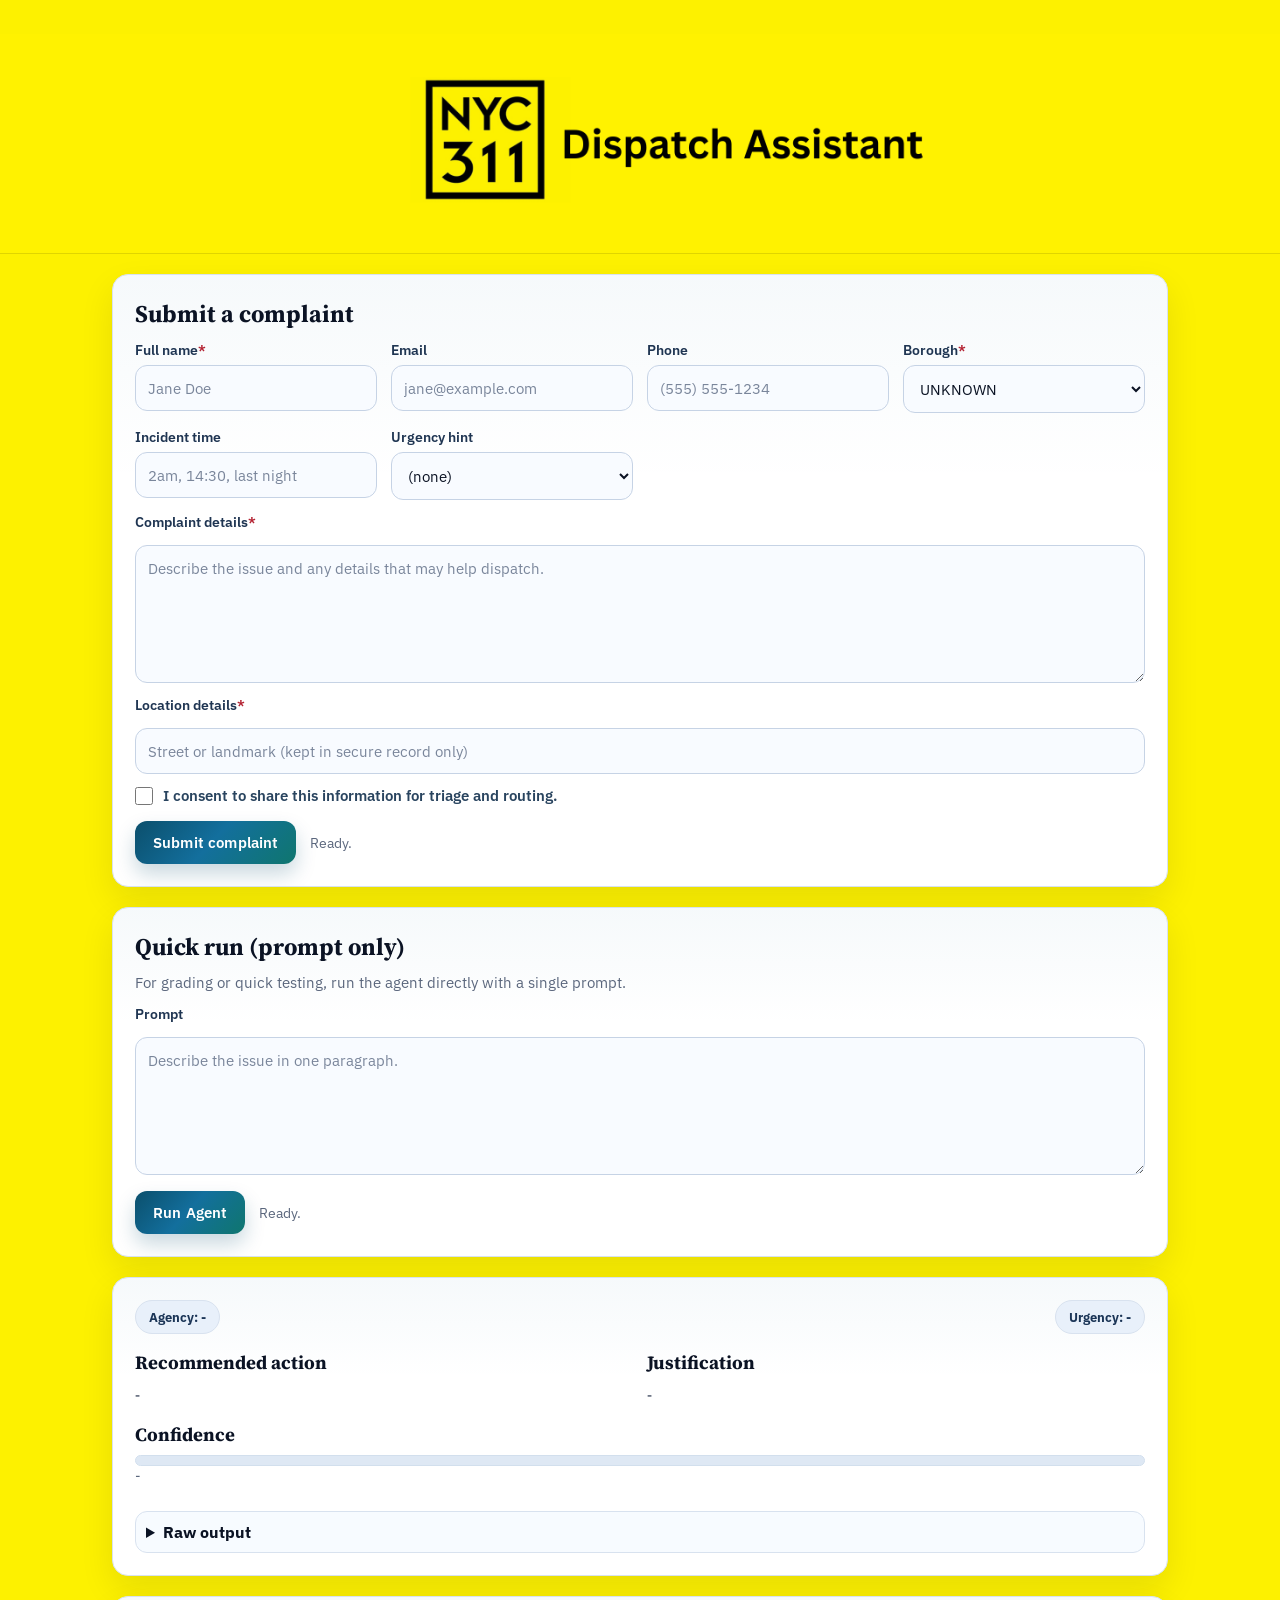
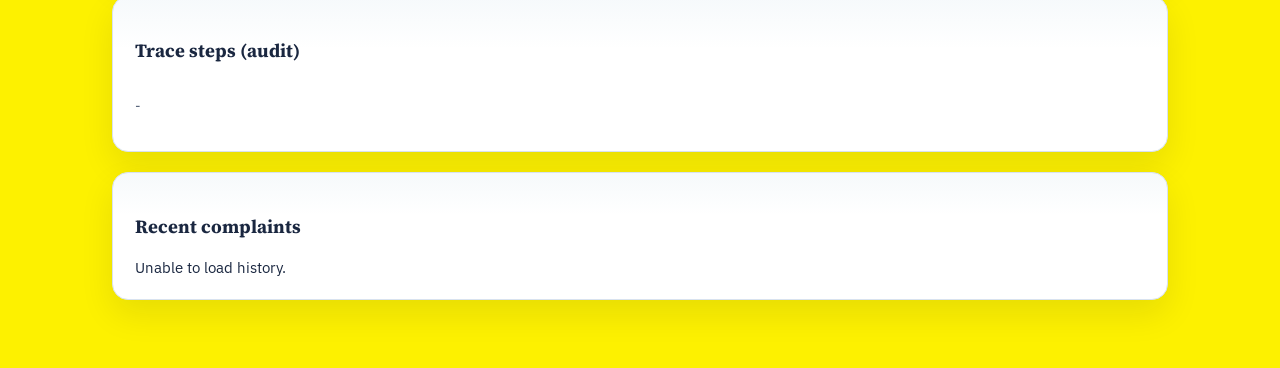
==== index.html @ 2e190515 "prepare for vercel" ====
<!doctype html>
<html lang="en">
<head>
  <meta charset="utf-8" />
  <meta name="viewport" content="width=device-width,initial-scale=1" />
  <title>NYC Complaint Dispatch Assistant</title>
  <link rel="stylesheet" href="/style.css" />
</head>
<body>
  <main class="shell">
    <div class="brand-top">
      <div class="brand-lockup">
        <img src="/logo.png" alt="NYC 311 logo" class="brand-logo" />
      </div>
    </div>

    <section class="panel form-panel">
      <h2>Submit a complaint</h2>
      <form id="complaintForm">
        <div class="grid">
          <div>
            <label for="full_name">Full name<span class="required">*</span></label>
            <input id="full_name" name="full_name" type="text" required placeholder="Jane Doe" />
          </div>
          <div>
            <label for="email">Email</label>
            <input id="email" name="email" type="email" placeholder="jane@example.com" />
          </div>
          <div>
            <label for="phone">Phone</label>
            <input id="phone" name="phone" type="tel" placeholder="(555) 555-1234" />
          </div>
          <div>
            <label for="borough">Borough<span class="required">*</span></label>
            <select id="borough" name="borough">
              <option value="">UNKNOWN</option>
              <option value="BROOKLYN">BROOKLYN</option>
              <option value="MANHATTAN">MANHATTAN</option>
              <option value="QUEENS">QUEENS</option>
              <option value="BRONX">BRONX</option>
              <option value="STATEN ISLAND">STATEN ISLAND</option>
            </select>
          </div>
          <div>
            <label for="incident_time">Incident time</label>
            <input id="incident_time" name="incident_time" type="text" placeholder="2am, 14:30, last night" />
          </div>
          <div>
            <label for="urgency_hint">Urgency hint</label>
            <select id="urgency_hint" name="urgency_hint">
              <option value="">(none)</option>
              <option value="low">low</option>
              <option value="medium">medium</option>
              <option value="high">high</option>
            </select>
          </div>
        </div>
        <div class="stack">
          <label for="complaint_text">Complaint details<span class="required">*</span></label>
          <textarea id="complaint_text" name="complaint_text" required placeholder="Describe the issue and any details that may help dispatch."></textarea>
        </div>
        <div class="stack">
          <label for="location_details">Location details<span class="required">*</span></label>
          <input id="location_details" name="location_details" type="text"
          placeholder="Street or landmark (kept in secure record only)" />
        </div>
        <label class="consent">
          <input id="consent" name="consent" type="checkbox" />
          I consent to share this information for triage and routing.
        </label>
        <div class="actions">
          <button id="submitBtn" type="submit">Submit complaint</button>
          <span id="status" class="status">Ready.</span>
        </div>
        <div id="errorBox" class="error-box" role="alert"></div>
      </form>
    </section>

    <section class="panel quick-panel">
      <h2>Quick run (prompt only)</h2>
      <p class="muted">For grading or quick testing, run the agent directly with a single prompt.</p>
      <div class="stack">
        <label for="quick_prompt">Prompt</label>
        <textarea id="quick_prompt" placeholder="Describe the issue in one paragraph."></textarea>
      </div>
      <div class="actions">
        <button id="quickRunBtn" type="button">Run Agent</button>
        <span id="quickStatus" class="status">Ready.</span>
      </div>
    </section>

    <section class="panel decision-panel">
      <div id="reviewBanner" class="review-banner">Human review recommended: low confidence or missing info.</div>
      <div class="decision-header">
        <div class="chip" id="agencyChip">Agency: -</div>
        <div class="chip" id="urgencyChip">Urgency: -</div>
      </div>
      <div class="decision-grid">
        <div>
          <h3>Recommended action</h3>
          <p id="actionText">-</p>
        </div>
        <div>
          <h3>Justification</h3>
          <p id="justificationText">-</p>
        </div>
      </div>
      <div>
        <h3>Confidence</h3>
        <div class="confidence-bar"><div id="confidenceFill" class="confidence-fill"></div></div>
        <div id="confidenceLabel" class="status">-</div>
      </div>
      <details class="raw-toggle">
        <summary>Raw output</summary>
        <pre id="rawOutput" class="json">-</pre>
        <div class="btn-row">
          <button id="copyFinalBtn" class="btn-secondary" type="button">Copy JSON</button>
          <span id="copyStatus" class="status"></span>
        </div>
      </details>
    </section>

    <section class="panel">
      <h3>Trace steps (audit)</h3>
      <div id="traceWrap" class="trace-wrap">
        <p class="status">-</p>
      </div>
    </section>

    <section class="panel">
      <h3>Recent complaints</h3>
      <div id="historyList" class="history-list">No records yet.</div>
    </section>
  </main>

  <script src="/app.js"></script>
</body>
</html>
---- style.css ----
@import url('https://fonts.googleapis.com/css2?family=Source+Serif+4:wght@500;700&family=IBM+Plex+Sans:wght@400;500;600;700&family=IBM+Plex+Mono:wght@400;500&display=swap');

:root {
  --ink-strong: #0b1324;
  --ink: #1a2740;
  --muted: #5b677d;
  --bg: #eef4fb;
  --bg-soft: #f8fbff;
  --card: #ffffff;
  --line: #d8e2ef;
  --line-strong: #c6d3e5;
  --accent: #0b4f6c;
  --accent-2: #0f766e;
  --accent-3: #136f9d;
  --accent-soft: #d5ecf7;
  --success: #1c8f5a;
  --warning: #b36d16;
  --danger: #b42333;
  --danger-soft: #fff1f3;
  --radius: 16px;
  --radius-sm: 12px;
  --shadow-soft: 0 8px 24px rgba(9, 22, 47, 0.08);
  --shadow-card: 0 14px 34px rgba(9, 22, 47, 0.09);
  --ring: 0 0 0 4px rgba(19, 111, 157, 0.2);
}

* {
  box-sizing: border-box;
}

html {
  scroll-behavior: smooth;
}

body {
  margin: 0;
  font-family: "Source Serif 4", Georgia, serif;
  color: var(--ink);
  background: #fdf100;
}

.shell {
  max-width: 1100px;
  margin: 0 auto;
  padding: 34px 22px 68px;
  display: grid;
  gap: 20px;
}

.brand-top {
  display: flex;
  justify-content: center;
  align-items: center;
  width: 100vw;
  margin-left: calc(50% - 50vw);
  margin-right: calc(50% - 50vw);
  min-height: clamp(130px, 20vw, 220px);
  padding: 12px 12px;
  background: #fff200;
  border-bottom: 1px solid rgba(0, 0, 0, 0.12);
}

.brand-lockup {
  display: inline-flex;
  align-items: center;
  gap: clamp(14px, 2vw, 24px);
}

.brand-logo {
  width: min(700px, 72vw);
  height: auto;
  display: block;
}


.hero {
  display: grid;
  gap: 20px;
  grid-template-columns: 1.35fr 1fr;
  align-items: start;
}

.hero h1 {
  margin: 0 0 10px;
  font-size: clamp(1.95rem, 4.2vw, 2.7rem);
  letter-spacing: -0.03em;
  line-height: 1.08;
  color: var(--ink-strong);
}

.hero p {
  margin: 0;
  max-width: 68ch;
  color: var(--muted);
  font-family: "IBM Plex Sans", Arial, sans-serif;
  font-size: 1rem;
  line-height: 1.5;
}

.hero-card {
  background:
    linear-gradient(145deg, rgba(255, 255, 255, 0.95), rgba(242, 251, 255, 0.95));
  border-radius: var(--radius);
  padding: 18px 18px 16px;
  border: 1px solid var(--line);
  box-shadow: var(--shadow-soft);
  font-family: "IBM Plex Sans", Arial, sans-serif;
}

.hero-card__title {
  font-weight: 700;
  color: var(--ink-strong);
  margin-bottom: 8px;
}

.hero-card ul {
  margin: 10px 0 0;
  padding-left: 20px;
  color: var(--ink);
}

.hero-card li {
  margin: 7px 0;
}

.panel {
  background: var(--card);
  border-radius: var(--radius);
  border: 1px solid var(--line);
  box-shadow: var(--shadow-card);
  padding: 22px;
  position: relative;
  overflow: clip;
}

.panel::before {
  content: "";
  position: absolute;
  inset: 0;
  pointer-events: none;
  background: linear-gradient(180deg, rgba(19, 111, 157, 0.04), transparent 34%);
}

.panel > * {
  position: relative;
  z-index: 1;
}

.form-panel h2,
.quick-panel h2 {
  margin: 0 0 10px;
  color: var(--ink-strong);
}

.decision-panel h3 {
  margin: 0 0 8px;
  color: var(--ink-strong);
}

.muted {
  margin: 0 0 12px;
  color: var(--muted);
  font-family: "IBM Plex Sans", Arial, sans-serif;
  font-size: 0.92rem;
}

.grid {
  display: grid;
  gap: 14px;
  grid-template-columns: repeat(auto-fit, minmax(220px, 1fr));
}

label {
  font-family: "IBM Plex Sans", Arial, sans-serif;
  display: block;
  margin-bottom: 6px;
  font-size: 0.9rem;
  font-weight: 600;
  color: #1f3552;
}

.required {
  color: var(--danger);
}

input,
select,
textarea {
  width: 100%;
  padding: 12px;
  border: 1px solid var(--line-strong);
  border-radius: var(--radius-sm);
  background: var(--bg-soft);
  color: var(--ink-strong);
  font-family: "IBM Plex Sans", Arial, sans-serif;
  font-size: 0.95rem;
  transition: border-color 0.2s ease, box-shadow 0.2s ease, background 0.2s ease;
}

input::placeholder,
textarea::placeholder {
  color: #7a869b;
}

input:hover,
select:hover,
textarea:hover {
  border-color: #b6c8df;
  background: #ffffff;
}

input:focus-visible,
select:focus-visible,
textarea:focus-visible,
button:focus-visible,
summary:focus-visible {
  outline: none;
  border-color: var(--accent-3);
  box-shadow: var(--ring);
}

textarea {
  min-height: 138px;
  resize: vertical;
}

.stack {
  display: grid;
  gap: 8px;
  margin-top: 12px;
}

.consent {
  margin-top: 12px;
  display: flex;
  align-items: center;
  gap: 10px;
  font-family: "IBM Plex Sans", Arial, sans-serif;
  font-size: 0.92rem;
  color: #29445f;
}

.consent input {
  width: 18px;
  height: 18px;
  margin: 0;
  accent-color: var(--accent-3);
  box-shadow: none;
}

.actions {
  display: flex;
  align-items: center;
  gap: 14px;
  margin-top: 16px;
  flex-wrap: wrap;
}

button {
  border: 0;
  border-radius: 12px;
  padding: 12px 18px;
  color: #fff;
  cursor: pointer;
  font-family: "IBM Plex Sans", Arial, sans-serif;
  font-size: 0.94rem;
  font-weight: 600;
  letter-spacing: 0.01em;
  background: linear-gradient(132deg, var(--accent), var(--accent-3) 48%, var(--accent-2));
  box-shadow: 0 10px 20px rgba(11, 79, 108, 0.22);
  transition: transform 0.18s ease, box-shadow 0.18s ease, filter 0.18s ease;
}

button:hover:not(:disabled) {
  transform: translateY(-1px);
  box-shadow: 0 14px 24px rgba(11, 79, 108, 0.26);
  filter: saturate(1.05);
}

button:active:not(:disabled) {
  transform: translateY(0);
}

button:disabled {
  opacity: 0.68;
  cursor: wait;
  transform: none;
  filter: grayscale(0.08);
}

.status {
  color: var(--muted);
  font-family: "IBM Plex Sans", Arial, sans-serif;
  font-size: 0.9rem;
}

.error-box {
  display: none;
  margin-top: 12px;
  padding: 12px 13px;
  border-radius: 12px;
  border: 1px solid #f7b7c0;
  background: var(--danger-soft);
  color: #9f1239;
  font-family: "IBM Plex Sans", Arial, sans-serif;
  font-size: 0.9rem;
  font-weight: 600;
}

.decision-panel {
  display: grid;
  gap: 16px;
}

.review-banner {
  display: none;
  align-items: center;
  gap: 10px;
  padding: 10px 12px;
  border-radius: 12px;
  border: 1px solid #fbc1c7;
  background: var(--danger-soft);
  color: #9f1239;
  font-family: "IBM Plex Sans", Arial, sans-serif;
  font-size: 0.89rem;
  font-weight: 600;
}

.decision-header {
  display: flex;
  align-items: center;
  justify-content: space-between;
  gap: 12px;
  flex-wrap: wrap;
}

.chip {
  display: inline-flex;
  align-items: center;
  gap: 8px;
  padding: 7px 13px;
  border-radius: 999px;
  border: 1px solid var(--line);
  background: #e8f0fa;
  color: #1b3557;
  font-family: "IBM Plex Sans", Arial, sans-serif;
  font-size: 0.84rem;
  font-weight: 700;
}

.urgency-low {
  background: #ddf8ea;
  border-color: #b9ebcf;
  color: #0b6841;
}

.urgency-medium {
  background: #fff3db;
  border-color: #f8d8a0;
  color: #8a5306;
}

.urgency-high {
  background: #ffe4e8;
  border-color: #f8bcc5;
  color: #98213a;
}

.decision-grid {
  display: grid;
  gap: 14px;
  grid-template-columns: repeat(auto-fit, minmax(240px, 1fr));
}

.decision-grid p {
  margin: 0;
  line-height: 1.45;
}

.confidence-bar {
  height: 11px;
  border-radius: 999px;
  background: #dee8f4;
  border: 1px solid #d2dfed;
  overflow: hidden;
}

.confidence-fill {
  height: 100%;
  width: 0%;
  background: linear-gradient(90deg, #0f766e, #22c55e);
  transition: width 0.38s ease;
}

details {
  font-family: "IBM Plex Sans", Arial, sans-serif;
}

pre {
  margin: 0;
  background: #0d1727;
  color: #dde8f7;
  border: 1px solid #1d2c43;
  border-radius: 12px;
  padding: 12px;
  overflow: auto;
  font-family: "IBM Plex Mono", Consolas, monospace;
  font-size: 0.83rem;
  line-height: 1.45;
}

.history-list {
  display: grid;
  gap: 10px;
  font-family: "IBM Plex Sans", Arial, sans-serif;
  font-size: 0.92rem;
}

.history-item {
  padding: 10px 12px;
  border-radius: 12px;
  border: 1px solid var(--line);
  background: #f5f9fe;
}

.trace-wrap {
  display: grid;
  gap: 12px;
  margin-top: 10px;
}

.step-card {
  border: 1px solid var(--line);
  border-radius: 14px;
  background: #fff;
  box-shadow: 0 8px 18px rgba(15, 23, 42, 0.07);
  overflow: hidden;
}

.step-card summary {
  cursor: pointer;
  list-style: none;
  padding: 12px 14px;
  display: flex;
  align-items: center;
  justify-content: space-between;
  gap: 12px;
  font-family: "IBM Plex Sans", Arial, sans-serif;
  font-weight: 700;
  font-size: 0.95rem;
  color: var(--ink-strong);
  background: linear-gradient(180deg, #fbfdff, #f1f7fe);
  border-bottom: 1px solid var(--line);
}

.step-card summary::after {
  content: "Expand";
  font-size: 0.78rem;
  font-weight: 600;
  color: #4d617c;
}

.step-card[open] summary::after {
  content: "Collapse";
}

.step-card summary::-webkit-details-marker {
  display: none;
}

.step-body {
  padding: 12px 14px;
  display: grid;
  gap: 10px;
}

.kv {
  display: grid;
  gap: 6px;
}

.kv-title {
  font-family: "IBM Plex Sans", Arial, sans-serif;
  font-weight: 700;
  font-size: 0.89rem;
  color: var(--ink-strong);
  display: flex;
  align-items: center;
  justify-content: space-between;
  gap: 10px;
  flex-wrap: wrap;
}

.btn-row {
  display: inline-flex;
  align-items: center;
  gap: 10px;
}

.btn-secondary {
  background: #102238;
  box-shadow: none;
  padding: 8px 12px;
  border-radius: 10px;
  font-size: 0.82rem;
  font-weight: 600;
}

.btn-secondary:hover:not(:disabled) {
  box-shadow: none;
}

.btn-secondary:disabled {
  opacity: 0.6;
}

.spinner {
  width: 16px;
  height: 16px;
  border-radius: 999px;
  border: 2px solid rgba(255, 255, 255, 0.34);
  border-top-color: #fff;
  animation: spin 0.8s linear infinite;
  display: inline-block;
  vertical-align: middle;
}

@keyframes spin {
  to {
    transform: rotate(360deg);
  }
}

.raw-toggle {
  margin-top: 10px;
  border: 1px solid var(--line);
  border-radius: 12px;
  background: #f7fbff;
  padding: 10px;
}

.raw-toggle summary {
  cursor: pointer;
  font-family: "IBM Plex Sans", Arial, sans-serif;
  font-weight: 700;
  color: var(--ink-strong);
}

.raw-toggle .btn-row {
  margin-top: 10px;
}

pre.json {
  margin-top: 10px;
}

@media (max-width: 900px) {
  .hero {
    grid-template-columns: 1fr;
  }
}

@media (max-width: 640px) {
  .shell {
    padding: 22px 14px 42px;
    gap: 14px;
  }

  .panel {
    padding: 16px;
  }

  .actions {
    gap: 10px;
  }

  button {
    width: 100%;
    justify-content: center;
  }

  .btn-secondary {
    width: auto;
  }

  .kv-title {
    align-items: flex-start;
  }

  .brand-lockup {
    gap: 10px;
  }

  .brand-logo {
    width: min(470px, 80vw);
  }

}
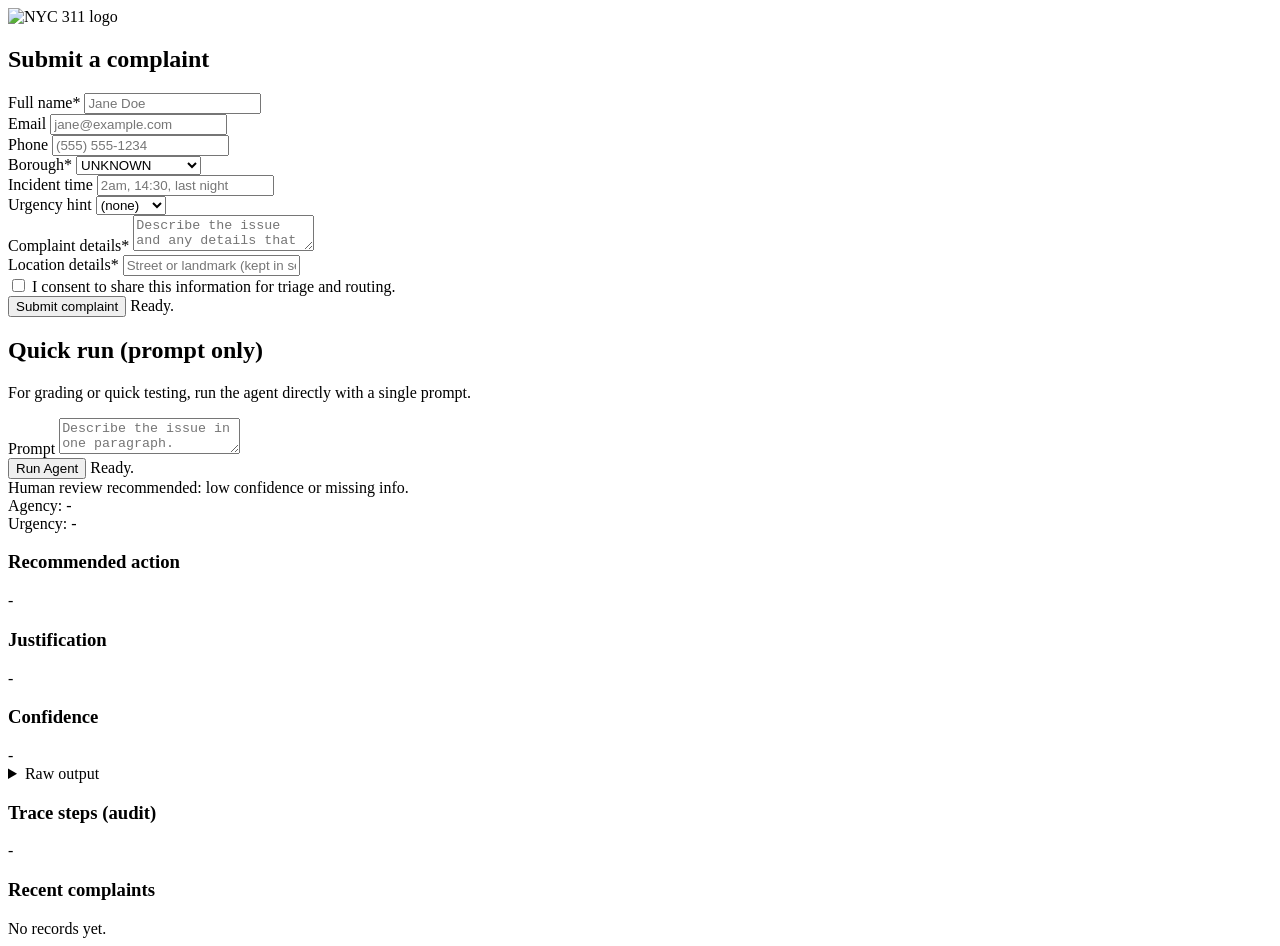
==== commit 31bce4e4: "final touches" ====
--- a/index.html
+++ b/index.html
@@ -4,13 +4,13 @@
   <meta charset="utf-8" />
   <meta name="viewport" content="width=device-width,initial-scale=1" />
   <title>NYC Complaint Dispatch Assistant</title>
-  <link rel="stylesheet" href="/style.css" />
+  <link rel="stylesheet" href="/static/style.css" />
 </head>
 <body>
   <main class="shell">
     <div class="brand-top">
       <div class="brand-lockup">
-        <img src="/logo.png" alt="NYC 311 logo" class="brand-logo" />
+        <img src="/static/logo.png" alt="NYC 311 logo" class="brand-logo" />
       </div>
     </div>
 
@@ -133,6 +133,6 @@
     </section>
   </main>
 
-  <script src="/app.js"></script>
+  <script src="/static/app.js"></script>
 </body>
 </html>
